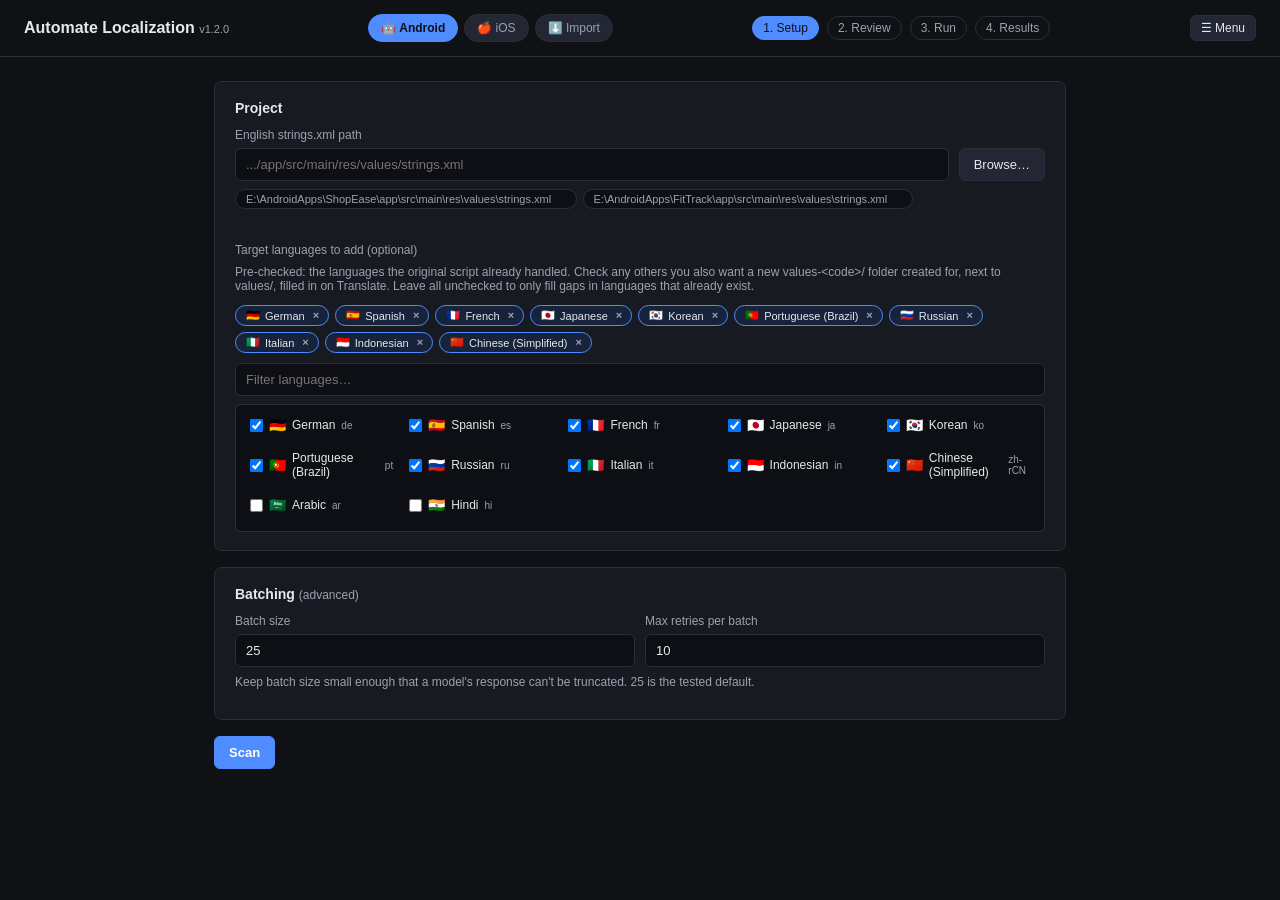
==== scripts/demo.html @ 715270b0 "Add Import from Google Sheet, centralize Settings, iOS Context field, v1.2.0 Lets a reviewer's Sheet" ====
<!--
  Generates every README screenshot from ONE file, driven by a ?screen=
  query param (setup | review | results | settings | ios | import). This
  replaces the old per-screen demo_*.html files, which hand-duplicated a
  trimmed copy of index.html's markup -- that drifted silently out of sync
  every time index.html actually changed (exactly what happened to the
  Setup screenshot when the AI Provider / Google Sheet cards moved out to
  the new Settings screen). This file's <body> is instead a byte-for-byte
  copy of app/web/index.html (paths adjusted to ../app/web/), so there's
  nothing to keep in sync except re-copying that body after a markup
  change -- see README.md's "Screenshots" note for the regeneration
  command for each screen.
-->
<!DOCTYPE html>
<html lang="en">
<head>
<meta charset="UTF-8" />
<title>Automate Localization</title>
<link rel="stylesheet" href="../app/web/style.css" />
</head>
<body>
<header class="topbar">
  <h1>Automate Localization <span id="app-version" class="app-version"></span></h1>
  <div class="platform-toggle">
    <button id="platform-android-btn" class="platform-btn active" data-platform="android">🤖 Android</button>
    <button id="platform-ios-btn" class="platform-btn" data-platform="ios">🍎 iOS</button>
    <button id="platform-import-btn" class="platform-btn" data-platform="import">⬇️ Import</button>
  </div>
  <nav class="steps">
    <span class="step" data-step="setup">1. Setup</span>
    <span class="step" data-step="review">2. Review</span>
    <span class="step" data-step="progress">3. Run</span>
    <span class="step" data-step="results">4. Results</span>
  </nav>
  <div class="menu-wrap">
    <button id="menu-btn" class="btn btn-small">☰ Menu</button>
    <div id="menu-dropdown" class="menu-dropdown hidden">
      <button id="menu-settings" class="menu-item">⚙️ Settings</button>
      <button id="menu-check-update" class="menu-item">🔄 Check for updates</button>
      <button id="menu-about" class="menu-item">ℹ️ About</button>
    </div>
  </div>
</header>

<div id="update-banner" class="update-banner hidden">
  <div id="update-banner-text"></div>
  <div class="update-banner-actions">
    <button id="update-install-btn" class="btn btn-primary btn-small">Download &amp; Install</button>
    <button id="update-dismiss-btn" class="btn btn-small">Not now</button>
  </div>
</div>

<div id="about-modal" class="modal-overlay hidden">
  <div class="modal-card">
    <button id="about-close-btn" class="modal-close" aria-label="Close">&times;</button>
    <div class="about-content">
      <img id="about-avatar" class="about-avatar" alt="Developer avatar" />
      <h2 id="about-name">Adnan Naeem</h2>
      <div id="about-location" class="hint">📍 Lahore, Pakistan</div>
      <div id="about-company" class="hint">🏢 Unation</div>
      <a id="about-link" class="about-link" href="https://github.com/adnaanaeem" target="_blank" rel="noopener">github.com/adnaanaeem</a>
      <div class="hint about-app-line">Automate Localization <span id="about-version"></span></div>
    </div>
  </div>
</div>

<main>

  <!-- SETUP SCREEN -->
  <section id="screen-setup" class="screen active">
    <div class="card">
      <h2>Project</h2>
      <label>English strings.xml path</label>
      <div class="row">
        <input id="path-input" type="text" placeholder=".../app/src/main/res/values/strings.xml" />
        <button id="browse-btn" class="btn">Browse…</button>
      </div>
      <div id="recent-paths" class="recent-paths"></div>
      <p id="path-error" class="error-text"></p>

      <label>Target languages to add <span class="hint-inline">(optional)</span></label>
      <p class="hint">Pre-checked: the languages the original script already handled. Check any others you also want a new values-&lt;code&gt;/ folder created for, next to values/, filled in on Translate. Leave all unchecked to only fill gaps in languages that already exist.</p>
      <div id="lang-selected-list" class="lang-selected-list"></div>
      <input id="lang-filter-input" type="text" placeholder="Filter languages…" />
      <div id="lang-picker" class="lang-picker"></div>
    </div>

    <div class="card">
      <h2>Batching <span class="hint-inline">(advanced)</span></h2>
      <div class="row">
        <div>
          <label>Batch size</label>
          <input id="batch-size-input" type="number" min="1" max="200" value="25" />
        </div>
        <div>
          <label>Max retries per batch</label>
          <input id="max-retries-input" type="number" min="0" max="10" value="10" />
        </div>
      </div>
      <p class="hint">Keep batch size small enough that a model's response can't be truncated. 25 is the tested default.</p>
    </div>

    <div class="actions">
      <button id="scan-btn" class="btn btn-primary">Scan</button>
      <span id="scan-status" class="status-text"></span>
    </div>
  </section>

  <!-- REVIEW SCREEN -->
  <section id="screen-review" class="screen">
    <div class="card summary-card">
      <div id="review-summary"></div>
    </div>

    <div class="card">
      <input id="review-filter-input" type="text" placeholder="Filter by key or English text…" />
      <div id="review-filter-count" class="hint"></div>
      <div class="review-toolbar">
        <div>
          <button id="select-all-btn" class="btn btn-small">Select all</button>
          <button id="select-none-btn" class="btn btn-small">Select none</button>
        </div>
        <div id="selected-count" class="hint"></div>
      </div>
      <div class="table-wrap">
        <table id="review-table">
          <thead>
            <tr>
              <th class="col-check"></th>
              <th>Key</th>
              <th>English text</th>
              <th>Missing in</th>
            </tr>
          </thead>
          <tbody id="review-tbody"></tbody>
        </table>
      </div>
    </div>

    <div class="actions">
      <button id="back-to-setup-btn" class="btn">Back</button>
      <button id="run-btn" class="btn btn-primary">Translate selected</button>
    </div>
  </section>

  <!-- PROGRESS SCREEN -->
  <section id="screen-progress" class="screen">
    <div class="card">
      <h2>Translating…</h2>
      <div id="progress-langs"></div>
    </div>
    <div class="card">
      <h2>Log</h2>
      <div id="progress-log" class="log-box"></div>
    </div>
  </section>

  <!-- RESULTS SCREEN -->
  <section id="screen-results" class="screen">
    <div class="card">
      <h2>Run summary</h2>
      <div id="results-summary"></div>
    </div>
    <div class="actions">
      <button id="new-run-btn" class="btn btn-primary">Start another run</button>
    </div>
  </section>

  <!-- SETTINGS SCREEN -->
  <section id="screen-settings" class="screen">
    <div class="card">
      <h2>AI Provider</h2>
      <div class="row">
        <label class="radio"><input type="radio" name="provider" value="gemini" checked /> Gemini</label>
        <label class="radio"><input type="radio" name="provider" value="openai" /> OpenAI</label>
      </div>

      <div id="provider-gemini" class="provider-block">
        <label>Gemini API key <span id="gemini-key-status" class="key-status"></span></label>
        <div class="row">
          <input id="gemini-key-input" type="password" placeholder="Enter to set/replace, leave blank to keep existing" />
          <button class="btn" data-save-key="gemini">Save</button>
        </div>
      </div>
      <div id="provider-openai" class="provider-block hidden">
        <label>OpenAI API key <span id="openai-key-status" class="key-status"></span></label>
        <div class="row">
          <input id="openai-key-input" type="password" placeholder="Enter to set/replace, leave blank to keep existing" />
          <button class="btn" data-save-key="openai">Save</button>
        </div>
      </div>
      <p class="hint">Keys are stored in your OS keychain, never in a file or in source control. Used for both Android and iOS translation.</p>
    </div>

    <div class="card">
      <h2>Google Sheet QA export <span class="hint-inline">(optional)</span></h2>
      <label class="checkbox-row"><input type="checkbox" id="sheet-sync-toggle" checked /> Sync Android results to a Google Sheet after each run</label>
      <div id="sheet-fields">
        <label>Google Sheet ID</label>
        <input id="sheet-id-input" type="text" placeholder="the ID segment from your Google Sheet's URL" />
        <label>Service account JSON</label>
        <div class="row">
          <input id="service-account-input" type="text" placeholder="path/to/service_account.json" />
          <button id="sa-browse-btn" class="btn">Browse…</button>
        </div>
        <div class="hint">
          <div>How to get set up:</div>
          <ol>
            <li>Open (or create) the Google Sheet you want to sync results to / import from.</li>
            <li>Copy the ID segment out of its URL: <code>docs.google.com/spreadsheets/d/<b>this-part</b>/edit</code>, and paste it into Google Sheet ID above.</li>
            <li>Share that sheet with this service account as an <b>Editor</b> — otherwise this app can't read or write to it: <span id="settings-sa-email" class="key-cell"></span></li>
          </ol>
        </div>
      </div>
      <p class="hint">This Sheet ID and service account are also used by iOS's "Upload session to Sheet" and by the Import screen.</p>
    </div>

    <div class="actions">
      <button id="settings-back-btn" class="btn">Back</button>
    </div>
  </section>

  <!-- iOS SCREEN -->
  <section id="screen-ios" class="screen">
    <div class="card">
      <h2>Xcode String Catalog</h2>
      <label>.xcstrings file path</label>
      <div class="row">
        <input id="ios-path-input" type="text" placeholder=".../Localizable.xcstrings" />
        <button id="ios-browse-btn" class="btn">Browse…</button>
      </div>
      <div id="ios-recent-paths" class="recent-paths"></div>
      <p id="ios-path-error" class="error-text"></p>
      <div class="actions">
        <button id="ios-load-btn" class="btn btn-primary">Load</button>
        <span id="ios-load-status" class="status-text"></span>
      </div>
    </div>

    <div id="ios-main" class="hidden">
      <div class="card">
        <label>Target languages</label>
        <p class="hint">Pre-checked: the same languages Android's legacy set handles, plus Portuguese (Portugal) -- iOS apps conventionally ship both Brazil and Portugal variants where Android usually ships one.</p>
        <div id="ios-lang-selected-list" class="lang-selected-list"></div>
        <input id="ios-lang-filter-input" type="text" placeholder="Filter languages…" />
        <div id="ios-lang-picker" class="lang-picker"></div>
      </div>

      <div class="card">
        <h2>Add a string</h2>
        <label>English text</label>
        <textarea id="ios-text-input" class="ios-textarea" placeholder="A request has been sent to Receiver Device.&#10;Please accept it to continue."></textarea>
        <label>Context <span class="hint-inline">(optional, helps the AI translate accurately)</span></label>
        <input id="ios-context-input" type="text" placeholder="e.g. Shown on the pairing screen after tapping Connect" />
        <label>Key <span class="hint-inline">(auto-generated, editable)</span></label>
        <input id="ios-key-input" type="text" placeholder="a_request_has_been_sent_to..." />
        <div class="actions">
          <button id="ios-add-btn" class="btn btn-primary">Translate &amp; Add</button>
          <span id="ios-add-status" class="status-text"></span>
        </div>
      </div>

      <div class="card">
        <div class="review-toolbar">
          <h2>This session</h2>
          <div id="ios-session-count" class="hint"></div>
        </div>
        <div class="table-wrap">
          <table id="ios-session-table">
            <thead>
              <tr>
                <th>Key</th>
                <th>English text</th>
                <th>Languages</th>
              </tr>
            </thead>
            <tbody id="ios-session-tbody"></tbody>
          </table>
        </div>
        <div class="actions">
          <button id="ios-upload-sheet-btn" class="btn" disabled>Upload session to Sheet</button>
          <span id="ios-upload-status" class="status-text"></span>
        </div>
      </div>
    </div>
  </section>

  <!-- IMPORT SCREEN -->
  <section id="screen-import" class="screen">
    <div class="card">
      <h2>Import from Google Sheet</h2>
      <p class="hint">Pulls rows back from a tab in a Google Sheet, for review/select, then writes them into a local project file. Uses the Sheet ID and service account configured on the <a href="#" id="import-settings-link">Settings screen</a>.</p>
      <p class="hint">Sheet: <span id="import-sheet-id-display" class="key-cell"></span> &nbsp;·&nbsp; Service account: <span id="import-sa-email" class="key-cell"></span></p>
      <div class="row">
        <select id="import-tab-select" disabled><option>Click "Load tabs" first…</option></select>
        <button id="import-load-tabs-btn" class="btn">Load tabs</button>
        <button id="import-fetch-btn" class="btn btn-primary" disabled>Fetch strings</button>
      </div>
      <p id="import-fetch-error" class="error-text"></p>
    </div>

    <div id="import-review" class="hidden">
      <div class="card">
        <input id="import-filter-input" type="text" placeholder="Filter by key or English text…" />
        <div id="import-filter-count" class="hint"></div>
        <div class="review-toolbar">
          <div>
            <button id="import-select-all-btn" class="btn btn-small">Select all</button>
            <button id="import-select-none-btn" class="btn btn-small">Select none</button>
          </div>
          <div id="import-selected-count" class="hint"></div>
        </div>
        <div class="table-wrap">
          <table id="import-table">
            <thead>
              <tr>
                <th class="col-check"></th>
                <th class="col-key-narrow">Key</th>
                <th>English text</th>
                <th>Languages in this row</th>
              </tr>
            </thead>
            <tbody id="import-tbody"></tbody>
          </table>
        </div>
      </div>

      <div class="card">
        <h2>Write to project</h2>
        <div class="row">
          <label class="radio"><input type="radio" name="import-platform" value="android" checked /> Android</label>
          <label class="radio"><input type="radio" name="import-platform" value="ios" /> iOS</label>
        </div>
        <div id="import-android-path-row" class="row">
          <input id="import-android-path-input" type="text" placeholder=".../app/src/main/res/values/strings.xml" />
          <button id="import-android-browse-btn" class="btn">Browse…</button>
        </div>
        <div id="import-ios-path-row" class="row hidden">
          <input id="import-ios-path-input" type="text" placeholder=".../Localizable.xcstrings" />
          <button id="import-ios-browse-btn" class="btn">Browse…</button>
        </div>
        <div class="actions">
          <button id="import-write-btn" class="btn btn-primary">Write selected</button>
          <span id="import-write-status" class="status-text"></span>
        </div>
        <div id="import-write-summary"></div>
      </div>
    </div>
  </section>

</main>

<script>
// --- Mock window.pywebview.api -- set BEFORE app.js loads, so app.js's
// `if (window.pywebview) init();` branch fires immediately and synchronously
// wires every screen (real init(), not a hand-picked subset -- this is what
// keeps this file from drifting the way the old per-screen demos did).
const IOS_LANG_OPTIONS = [
  { code: "de", display_name: "German", flag: "🇩🇪", is_default: true },
  { code: "es", display_name: "Spanish", flag: "🇪🇸", is_default: true },
  { code: "fr", display_name: "French", flag: "🇫🇷", is_default: true },
  { code: "ja", display_name: "Japanese", flag: "🇯🇵", is_default: true },
  { code: "pt-BR", display_name: "Portuguese (Brazil)", flag: "🇧🇷", is_default: true },
  { code: "pt-PT", display_name: "Portuguese (Portugal)", flag: "🇵🇹", is_default: true },
];
const LANG_OPTIONS = [
  { code: "de", display_name: "German", flag: "🇩🇪", legacy_default: true },
  { code: "es", display_name: "Spanish", flag: "🇪🇸", legacy_default: true },
  { code: "fr", display_name: "French", flag: "🇫🇷", legacy_default: true },
  { code: "ja", display_name: "Japanese", flag: "🇯🇵", legacy_default: true },
  { code: "ko", display_name: "Korean", flag: "🇰🇷", legacy_default: true },
  { code: "pt", display_name: "Portuguese (Brazil)", flag: "🇵🇹", legacy_default: true },
  { code: "ru", display_name: "Russian", flag: "🇷🇺", legacy_default: true },
  { code: "it", display_name: "Italian", flag: "🇮🇹", legacy_default: true },
  { code: "in", display_name: "Indonesian", flag: "🇮🇩", legacy_default: true },
  { code: "zh-rCN", display_name: "Chinese (Simplified)", flag: "🇨🇳", legacy_default: true },
  { code: "ar", display_name: "Arabic", flag: "🇸🇦", legacy_default: false },
  { code: "hi", display_name: "Hindi", flag: "🇮🇳", legacy_default: false },
];

window.pywebview = { api: {
  get_settings: async () => ({
    recent_paths: [
      "E:\\AndroidApps\\ShopEase\\app\\src\\main\\res\\values\\strings.xml",
      "E:\\AndroidApps\\FitTrack\\app\\src\\main\\res\\values\\strings.xml",
    ],
    recent_ios_paths: ["E:\\iOSApps\\ShopEase\\ShopEase\\Localizable.xcstrings"],
    last_provider: "gemini", batch_size: 25, max_retries: 10,
    sheet_sync_enabled: true,
    google_sheet_id: "1A2b3C4d5E6f7G8h9I0jKlMnOpQrStUvWxYz",
    service_account_path: "C:\\Users\\dev\\service_account.json",
    has_gemini_key: true, has_openai_key: false,
  }),
  save_settings: async () => ({ ok: true }),
  remove_recent_path: async () => ({ ok: true }),
  get_language_options: async () => LANG_OPTIONS,
  get_ios_language_options: async () => IOS_LANG_OPTIONS,
  ios_generate_key: async (text) => text.toLowerCase().replace(/[^a-z0-9]+/g, "_").replace(/^_+|_+$/g, ""),
  choose_strings_file: async () => ({ ok: true, path: "" }),
  choose_ios_catalog_file: async () => ({ ok: true, path: "" }),
  choose_service_account_file: async () => ({ ok: true, path: "" }),
  set_api_key: async () => ({ ok: true }),
  get_service_account_email: async () => "localization-bot@shopease-app.iam.gserviceaccount.com",
  get_app_version: async () => "1.2.0",
  check_for_update: async () => ({ ok: true }),
  scan: async () => ({ ok: true, result: {} }),
  run_translation: async () => ({ ok: true }),
  ios_load_catalog_info: async () => ({ ok: true, existing_key_count: 12 }),
  ios_translate_and_add: async () => ({ ok: true }),
  ios_upload_session_to_sheet: async () => ({ ok: true }),
  sheet_list_tabs: async () => ({ ok: true }),
  sheet_fetch_tab: async () => ({ ok: true }),
  sheet_import_write: async () => ({ ok: true }),
  poll_events: async () => [],
}};
</script>
<script src="../app/web/app.js"></script>
<script>
// --- Per-screen sample data, applied after the real init() has wired and
// loaded everything above. A short delay lets init()'s async get_settings()
// round-trip (and its DOM updates) settle before this overwrites anything.
setTimeout(() => {
  const screen = new URLSearchParams(location.search).get("screen") || "setup";

  if (screen === "setup") {
    showScreen("setup");
  }

  else if (screen === "review") {
    scanResult = {
      eng_count: 42,
      languages: { de: "German", fr: "French", ja: "Japanese" },
      variant_folders: ["values-land"],
      unrecognized_folders: [],
      parse_errors: [],
      invalid_lang_codes: [],
      keys: [
        { key: "login_button", text: "Log in", missing_in: ["de"] },
        { key: "login_forgot_password", text: "Forgot your password?", missing_in: ["de", "ja"] },
        { key: "signup_button", text: "Create account", missing_in: ["de", "fr", "ja"] },
        { key: "signup_terms_notice", text: "By signing up you agree to our Terms of Service", missing_in: ["ja"] },
        { key: "logout_confirm_title", text: "Log out?", missing_in: ["de"] },
        { key: "logout_confirm_message", text: "You'll need to log in again to access your account", missing_in: ["de", "fr"] },
        { key: "cart_empty_message", text: "Your cart is empty", missing_in: ["ja"] },
        { key: "cart_checkout_button", text: "Proceed to checkout", missing_in: ["de", "ja"] },
        { key: "error_network", text: "Network error, please try again", missing_in: ["de"] },
        { key: "error_login_invalid", text: "Incorrect email or password", missing_in: ["de", "fr"] },
      ],
    };
    renderReviewScreen();
    document.getElementById("review-filter-input").value = "login";
    applyReviewFilter();
    showScreen("review");
  }

  else if (screen === "results") {
    renderResultsScreen({
      written: { German: 6, French: 4, Japanese: 8 },
      failures: {},
      variant_written: { "values-land": 6 },
      sheet_status: "synced",
      sheet_error: null,
      sheet_tab_name: "Gemini Localization - Aug 18, 2026 06_42 PM",
    });
    showScreen("results");
  }

  else if (screen === "settings") {
    document.querySelector(".steps").classList.add("hidden");
    document.querySelectorAll(".platform-btn").forEach(b => b.classList.remove("active"));
    showScreen("settings");
  }

  else if (screen === "ios") {
    switchPlatform("ios");
    document.getElementById("ios-path-input").value = "E:\\iOSApps\\ShopEase\\ShopEase\\Localizable.xcstrings";
    document.getElementById("ios-load-status").textContent = "Ready — 12 existing string(s) in this catalog.";
    document.getElementById("ios-main").classList.remove("hidden");
    document.getElementById("ios-text-input").value = "A request has been sent to Receiver Device.\nPlease accept it to continue.";
    document.getElementById("ios-context-input").value = "Shown on the pairing screen after tapping Connect";
    document.getElementById("ios-key-input").value = "a_request_has_been_sent_to_receiver_device_please_accept_it_to_continue";
    iosSession = [
      { key: "pairing_title", english_text: "Pair a new device", translations: { de: "Neues Gerät koppeln", "pt-BR": "Parear novo dispositivo", "pt-PT": "Emparelhar novo dispositivo" } },
      { key: "pairing_success_message", english_text: "Your device is now connected.", translations: { de: "Dein Gerät ist jetzt verbunden.", "pt-BR": "Seu dispositivo está conectado.", "pt-PT": "O seu dispositivo está agora ligado." } },
    ];
    renderIosSessionTable();
  }

  else if (screen === "import") {
    switchPlatform("import");
    const tabSelect = document.getElementById("import-tab-select");
    tabSelect.innerHTML = "";
    ["Gemini Localization - Aug 30, 2026 11_20 AM", "Gemini iOS Localization - Aug 30, 2026 11_25 AM"].forEach(t => {
      const opt = document.createElement("option");
      opt.value = t; opt.textContent = t;
      tabSelect.appendChild(opt);
    });
    tabSelect.disabled = false;
    document.getElementById("import-fetch-btn").disabled = false;

    importRows = [
      { key: "welcome_msg", english: "Welcome!", values: { German: "Willkommen!", French: "Bienvenue!", Japanese: "ようこそ!" }, key_was_generated: false },
      { key: "device_please", english: "Device.\\nPlease accept.", values: { German: "Gerät. Bitte akzeptieren." }, key_was_generated: true },
      { key: "cart_empty_message", english: "Your cart is empty", values: { German: "Ihr Warenkorb ist leer", French: "Votre panier est vide" }, key_was_generated: false },
    ];
    renderImportTable();
    document.getElementById("import-review").classList.remove("hidden");
    document.getElementById("import-android-path-input").value = "E:\\AndroidApps\\ShopEase\\app\\src\\main\\res\\values\\strings.xml";
  }
}, 50);
</script>
</body>
</html>
---- app/web/style.css ----
:root {
  --bg: #0f1115;
  --card-bg: #171a21;
  --border: #2a2e38;
  --text: #e6e8ec;
  --text-dim: #9aa2b1;
  --accent: #4f8cff;
  --accent-hover: #6ba0ff;
  --ok: #3ecf8e;
  --warn: #e0a53c;
  --err: #e0585c;
  --radius: 8px;
}

* { box-sizing: border-box; }

body {
  margin: 0;
  font-family: -apple-system, "Segoe UI", Roboto, Arial, sans-serif;
  background: var(--bg);
  color: var(--text);
}

.topbar {
  display: flex;
  align-items: center;
  justify-content: space-between;
  padding: 14px 24px;
  border-bottom: 1px solid var(--border);
}
.topbar h1 { font-size: 16px; margin: 0; font-weight: 600; }
.app-version { font-size: 11px; color: var(--text-dim); font-weight: 400; }

.update-banner {
  display: flex; align-items: center; justify-content: space-between; gap: 12px;
  padding: 10px 24px; background: #16233d; border-bottom: 1px solid var(--accent);
  font-size: 13px; color: var(--text);
}
.update-banner-actions { display: flex; gap: 8px; flex-shrink: 0; }

.menu-wrap { position: relative; }
.menu-dropdown {
  position: absolute; top: calc(100% + 6px); right: 0; z-index: 20;
  background: var(--card-bg); border: 1px solid var(--border); border-radius: 8px;
  min-width: 170px; padding: 6px; box-shadow: 0 8px 24px rgba(0,0,0,0.35);
}
.menu-item {
  display: block; width: 100%; text-align: left; background: transparent; border: none;
  color: var(--text); font-size: 13px; padding: 8px 10px; border-radius: 6px; cursor: pointer;
}
.menu-item:hover { background: #232734; }

.modal-overlay {
  position: fixed; inset: 0; background: rgba(0,0,0,0.55);
  display: flex; align-items: center; justify-content: center; z-index: 50;
}
.modal-card {
  position: relative; background: var(--card-bg); border: 1px solid var(--border);
  border-radius: var(--radius); padding: 28px 32px; width: 320px; text-align: center;
}
.modal-close {
  position: absolute; top: 8px; right: 10px; background: transparent; border: none;
  color: var(--text-dim); font-size: 18px; cursor: pointer; line-height: 1;
}
.modal-close:hover { color: var(--text); }
.about-avatar {
  width: 88px; height: 88px; border-radius: 50%; object-fit: cover;
  border: 2px solid var(--border); margin-bottom: 12px;
}
.about-content h2 { margin: 0 0 6px 0; font-size: 16px; }
.about-content .hint { margin: 3px 0; }
.about-link { display: inline-block; margin-top: 8px; color: var(--accent); font-size: 12px; text-decoration: none; }
.about-link:hover { text-decoration: underline; }
.about-app-line { margin-top: 16px; padding-top: 12px; border-top: 1px solid var(--border); }

.steps { display: flex; gap: 8px; }
.step {
  font-size: 12px;
  color: var(--text-dim);
  padding: 4px 10px;
  border-radius: 999px;
  border: 1px solid var(--border);
}
.step.active { color: var(--bg); background: var(--accent); border-color: var(--accent); }
.step.done { color: var(--ok); border-color: var(--ok); }

main { max-width: 900px; margin: 0 auto; padding: 24px; }

.screen { display: none; }
.screen.active { display: block; }

.card {
  background: var(--card-bg);
  border: 1px solid var(--border);
  border-radius: var(--radius);
  padding: 18px 20px;
  margin-bottom: 16px;
}
.card h2 { font-size: 14px; margin: 0 0 12px 0; color: var(--text); }
.hint-inline { color: var(--text-dim); font-weight: 400; font-size: 12px; }

label { display: block; font-size: 12px; color: var(--text-dim); margin-bottom: 6px; }

input[type="text"], input[type="password"], input[type="number"], select {
  width: 100%;
  background: #0d0f14;
  border: 1px solid var(--border);
  color: var(--text);
  padding: 8px 10px;
  border-radius: 6px;
  font-size: 13px;
}
input:focus, select:focus { outline: none; border-color: var(--accent); }
select:disabled { color: var(--text-dim); cursor: not-allowed; }

.row { display: flex; gap: 10px; align-items: flex-end; }
.row > input { flex: 1; }
.row > div { flex: 1; }
.row > select { flex: 2; }

.radio { display: flex; align-items: center; gap: 6px; font-size: 13px; color: var(--text); width: auto; }
.radio input { width: auto; }

.checkbox-row { display: flex; align-items: center; gap: 8px; font-size: 13px; color: var(--text); }
.checkbox-row input { width: auto; }

.btn {
  background: #232734;
  border: 1px solid var(--border);
  color: var(--text);
  padding: 8px 14px;
  border-radius: 6px;
  font-size: 13px;
  cursor: pointer;
  white-space: nowrap;
}
.btn:hover { background: #2a2f3d; }
.btn-primary { background: var(--accent); border-color: var(--accent); color: white; font-weight: 600; }
.btn-primary:hover { background: var(--accent-hover); }
.btn-small { padding: 5px 10px; font-size: 12px; }
.btn:disabled { opacity: 0.5; cursor: not-allowed; }

.hidden { display: none !important; }

.hint { font-size: 12px; color: var(--text-dim); margin-top: 8px; }
.hint ol { margin: 4px 0 0 0; padding-left: 18px; }
.hint ol li { margin-bottom: 4px; }
.error-text { font-size: 12px; color: var(--err); min-height: 16px; margin-top: 6px; }
.status-text { font-size: 13px; color: var(--text-dim); }
.key-status { font-size: 11px; }
.key-status.set { color: var(--ok); }
.key-status.unset { color: var(--warn); }

.recent-paths { margin-top: 8px; display: flex; flex-wrap: wrap; gap: 6px; }
.recent-path-chip {
  display: inline-flex; align-items: center; gap: 6px;
  font-size: 11px; color: var(--text-dim); background: #0d0f14;
  border: 1px solid var(--border); border-radius: 999px; padding: 3px 8px 3px 10px; cursor: pointer;
}
.recent-path-chip:hover { color: var(--text); border-color: var(--accent); }
.recent-path-remove {
  visibility: hidden; opacity: 0; color: var(--text-dim); font-weight: 700; line-height: 1;
  padding: 0 2px; border-radius: 3px; transition: opacity 0.12s;
}
.recent-path-chip:hover .recent-path-remove { visibility: visible; opacity: 1; }
.recent-path-remove:hover { color: var(--err); }

.actions { display: flex; justify-content: space-between; align-items: center; gap: 10px; margin-top: 8px; }

.table-wrap { max-height: 55vh; overflow-y: auto; overflow-x: auto; border: 1px solid var(--border); border-radius: 6px; }
table { width: 100%; border-collapse: collapse; font-size: 13px; }
thead th {
  position: sticky; top: 0; background: #1c202a; text-align: left;
  padding: 8px 10px; font-size: 11px; color: var(--text-dim); border-bottom: 1px solid var(--border);
}
tbody td { padding: 8px 10px; border-bottom: 1px solid var(--border); vertical-align: top; }
tbody tr:last-child td { border-bottom: none; }
.col-check { width: 32px; }
.key-cell { font-family: "SF Mono", Consolas, monospace; font-size: 12px; color: var(--text-dim); }

#import-table { table-layout: fixed; }
.col-key-narrow { width: 140px; }
#import-table .key-cell {
  max-width: 140px; overflow: hidden; text-overflow: ellipsis;
  white-space: nowrap; cursor: default;
}
.badge {
  display: inline-block; font-size: 10px; padding: 2px 7px; border-radius: 999px;
  background: #2a1f14; color: var(--warn); margin: 2px 3px 0 0; border: 1px solid #4a3620;
}

#review-filter-input { margin-bottom: 4px; }
#review-filter-count { margin-bottom: 10px; min-height: 14px; }
.review-toolbar { display: flex; justify-content: space-between; align-items: center; margin-bottom: 10px; }

.summary-card ul { margin: 6px 0; padding-left: 18px; font-size: 13px; }
.summary-card li { margin-bottom: 4px; }
.summary-warn { color: var(--warn); }

.progress-lang { margin-bottom: 14px; }
.progress-lang-head { display: flex; justify-content: space-between; font-size: 13px; margin-bottom: 4px; }
.progress-bar-track { height: 8px; background: #0d0f14; border-radius: 999px; overflow: hidden; border: 1px solid var(--border); }
.progress-bar-fill { height: 100%; background: var(--accent); transition: width 0.2s; }
.progress-bar-fill.done { background: var(--ok); }

.log-box {
  background: #0d0f14; border: 1px solid var(--border); border-radius: 6px;
  padding: 10px; font-family: "SF Mono", Consolas, monospace; font-size: 11px;
  color: var(--text-dim); max-height: 200px; overflow-y: auto; white-space: pre-wrap;
}

.results-lang-row { display: flex; justify-content: space-between; font-size: 13px; padding: 6px 0; border-bottom: 1px solid var(--border); }
.results-lang-row:last-child { border-bottom: none; }
.count-ok { color: var(--ok); font-weight: 600; }
.count-fail { color: var(--err); font-weight: 600; }

.section-title { font-size: 12px; color: var(--text-dim); text-transform: uppercase; letter-spacing: 0.04em; margin: 16px 0 6px 0; }
.section-title:first-child { margin-top: 0; }

.lang-picker {
  margin-top: 8px; max-height: 220px; overflow-y: auto;
  display: grid; grid-template-columns: repeat(auto-fill, minmax(150px, 1fr)); gap: 4px;
  border: 1px solid var(--border); border-radius: 6px; padding: 8px;
  background: #0d0f14;
}
.lang-chip {
  display: flex; align-items: center; gap: 6px; font-size: 12px; color: var(--text);
  padding: 4px 6px; border-radius: 4px; cursor: pointer; user-select: none;
}
.lang-chip:hover { background: #171a21; }
.lang-chip input { width: auto; margin: 0; }
.lang-chip .lang-flag { font-size: 14px; }
.lang-chip .lang-code { color: var(--text-dim); font-size: 10px; }
.lang-chip.hidden { display: none; }

.lang-selected-list { margin-top: 8px; margin-bottom: 10px; display: flex; flex-wrap: wrap; gap: 6px; }
.selected-lang-chip {
  display: inline-flex; align-items: center; gap: 5px; font-size: 11px; color: var(--text);
  background: #17233a; border: 1px solid var(--accent); border-radius: 999px; padding: 3px 6px 3px 10px;
}
.selected-lang-chip .remove-x { cursor: pointer; color: var(--text-dim); font-weight: 700; padding: 0 3px; line-height: 1; }
.selected-lang-chip .remove-x:hover { color: var(--err); }
.lang-selected-empty { font-size: 12px; color: var(--text-dim); }

.platform-toggle { display: flex; gap: 6px; }
.platform-btn {
  background: #232734; border: 1px solid var(--border); color: var(--text-dim);
  padding: 6px 12px; border-radius: 999px; font-size: 12px; cursor: pointer;
}
.platform-btn:hover { color: var(--text); }
.platform-btn.active { color: var(--bg); background: var(--accent); border-color: var(--accent); font-weight: 600; }

textarea {
  width: 100%; background: #0d0f14; border: 1px solid var(--border); color: var(--text);
  padding: 8px 10px; border-radius: 6px; font-size: 13px; font-family: inherit; resize: vertical;
}
textarea:focus { outline: none; border-color: var(--accent); }
.ios-textarea { min-height: 70px; margin-bottom: 12px; }
#ios-context-input { margin-bottom: 12px; }

#ios-session-table .badge { margin-right: 3px; }
.ios-lang-ok { color: var(--ok); }
.ios-lang-warn { color: var(--warn); }
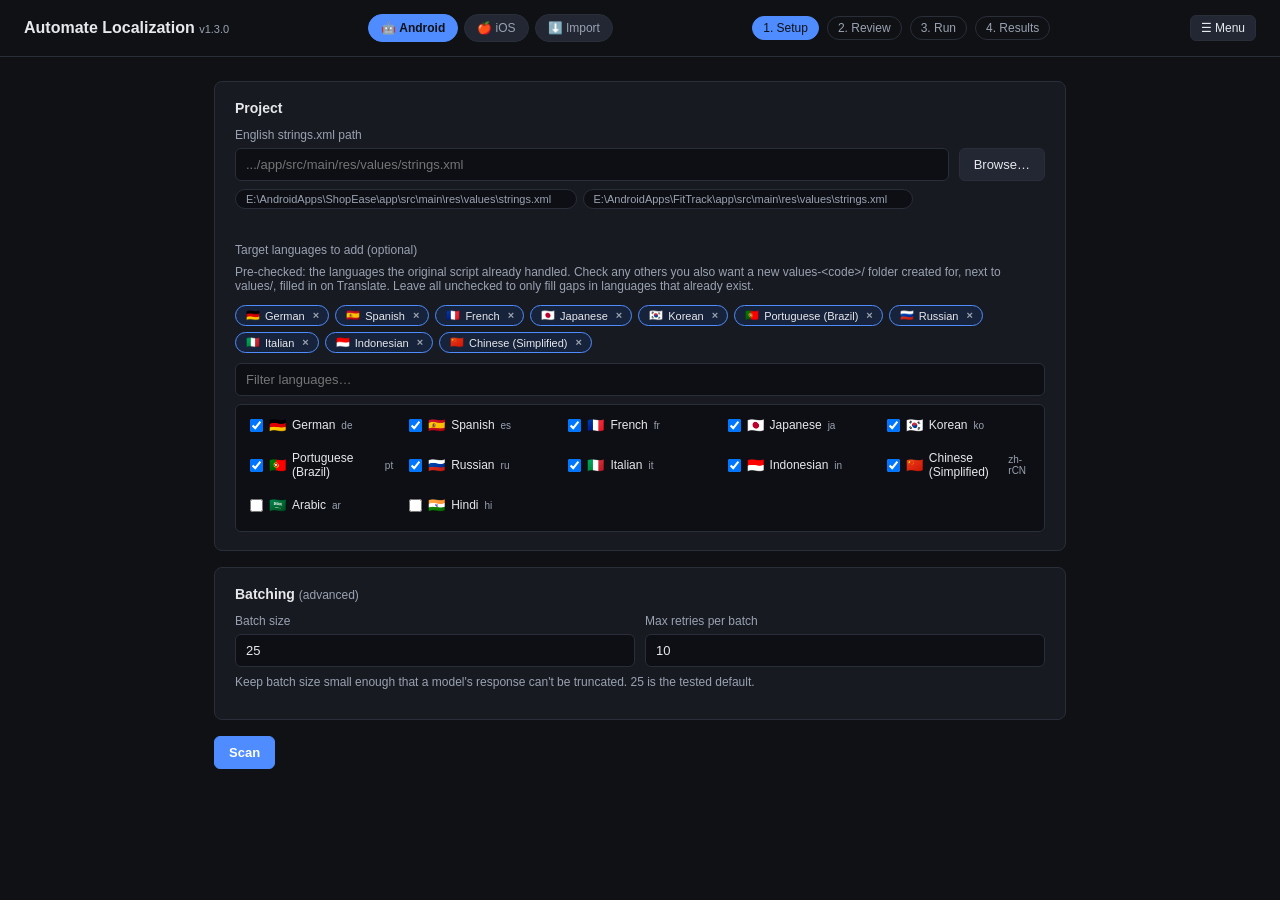
==== commit 78f44c64: "Sheet import/export fixes + iOS batching/retry parity, v1.3.0 - Clearer permission-error messages wh" ====
--- a/scripts/demo.html
+++ b/scripts/demo.html
@@ -401,7 +401,7 @@
   choose_service_account_file: async () => ({ ok: true, path: "" }),
   set_api_key: async () => ({ ok: true }),
   get_service_account_email: async () => "localization-bot@shopease-app.iam.gserviceaccount.com",
-  get_app_version: async () => "1.2.0",
+  get_app_version: async () => "1.3.0",
   check_for_update: async () => ({ ok: true }),
   scan: async () => ({ ok: true, result: {} }),
   run_translation: async () => ({ ok: true }),
--- a/app/web/style.css
+++ b/app/web/style.css
@@ -149,6 +149,7 @@
 .status-text { font-size: 13px; color: var(--text-dim); }
 .key-status { font-size: 11px; }
 .key-status.set { color: var(--ok); }
+.status-ok { color: var(--ok); }
 .key-status.unset { color: var(--warn); }
 
 .recent-paths { margin-top: 8px; display: flex; flex-wrap: wrap; gap: 6px; }
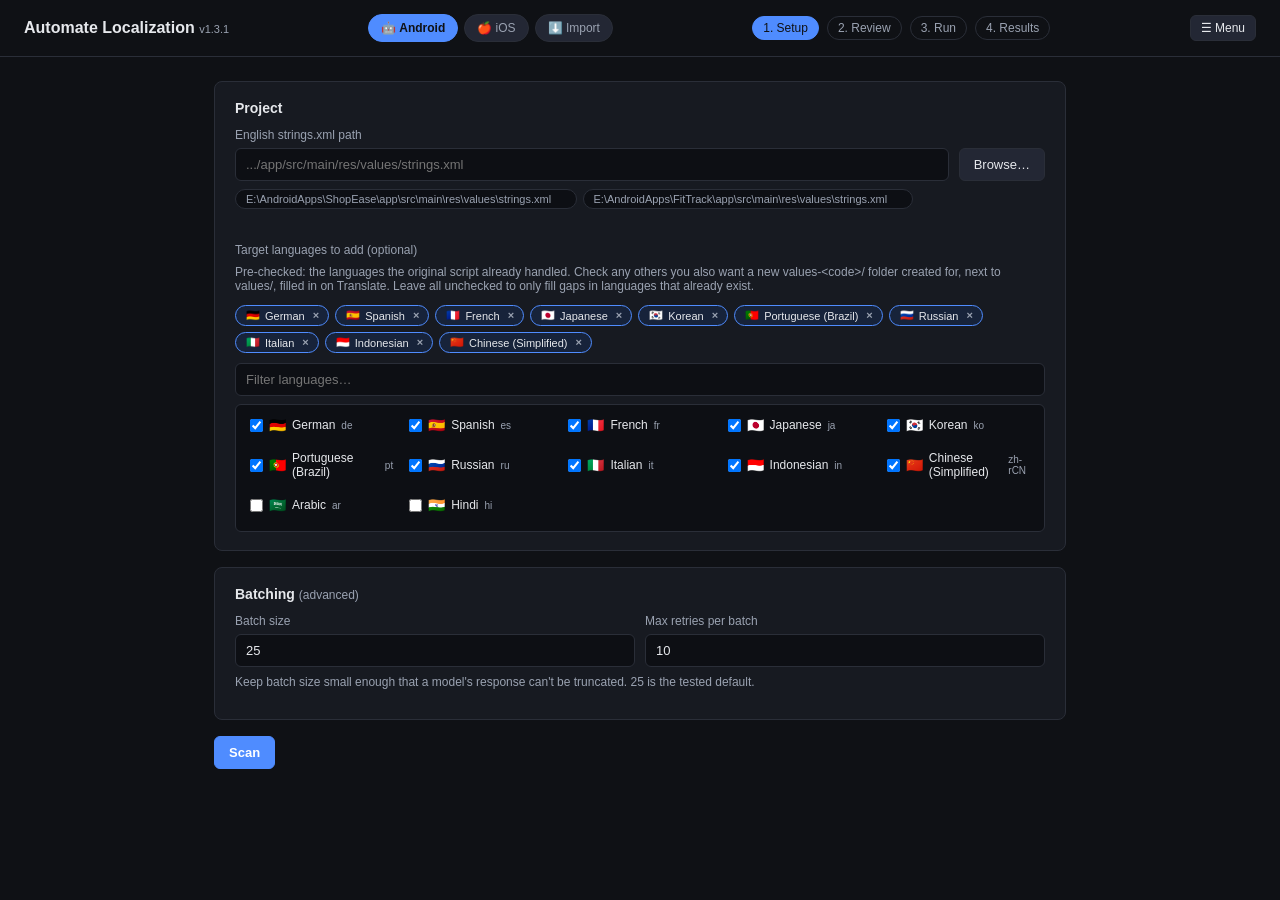
==== commit 90efbfff: "Fix self-update never detecting updates on macOS, v1.3.1 updater.INSTALLER_ASSET_NAME was hardcoded " ====
--- a/scripts/demo.html
+++ b/scripts/demo.html
@@ -401,7 +401,7 @@
   choose_service_account_file: async () => ({ ok: true, path: "" }),
   set_api_key: async () => ({ ok: true }),
   get_service_account_email: async () => "localization-bot@shopease-app.iam.gserviceaccount.com",
-  get_app_version: async () => "1.3.0",
+  get_app_version: async () => "1.3.1",
   check_for_update: async () => ({ ok: true }),
   scan: async () => ({ ok: true, result: {} }),
   run_translation: async () => ({ ok: true }),
